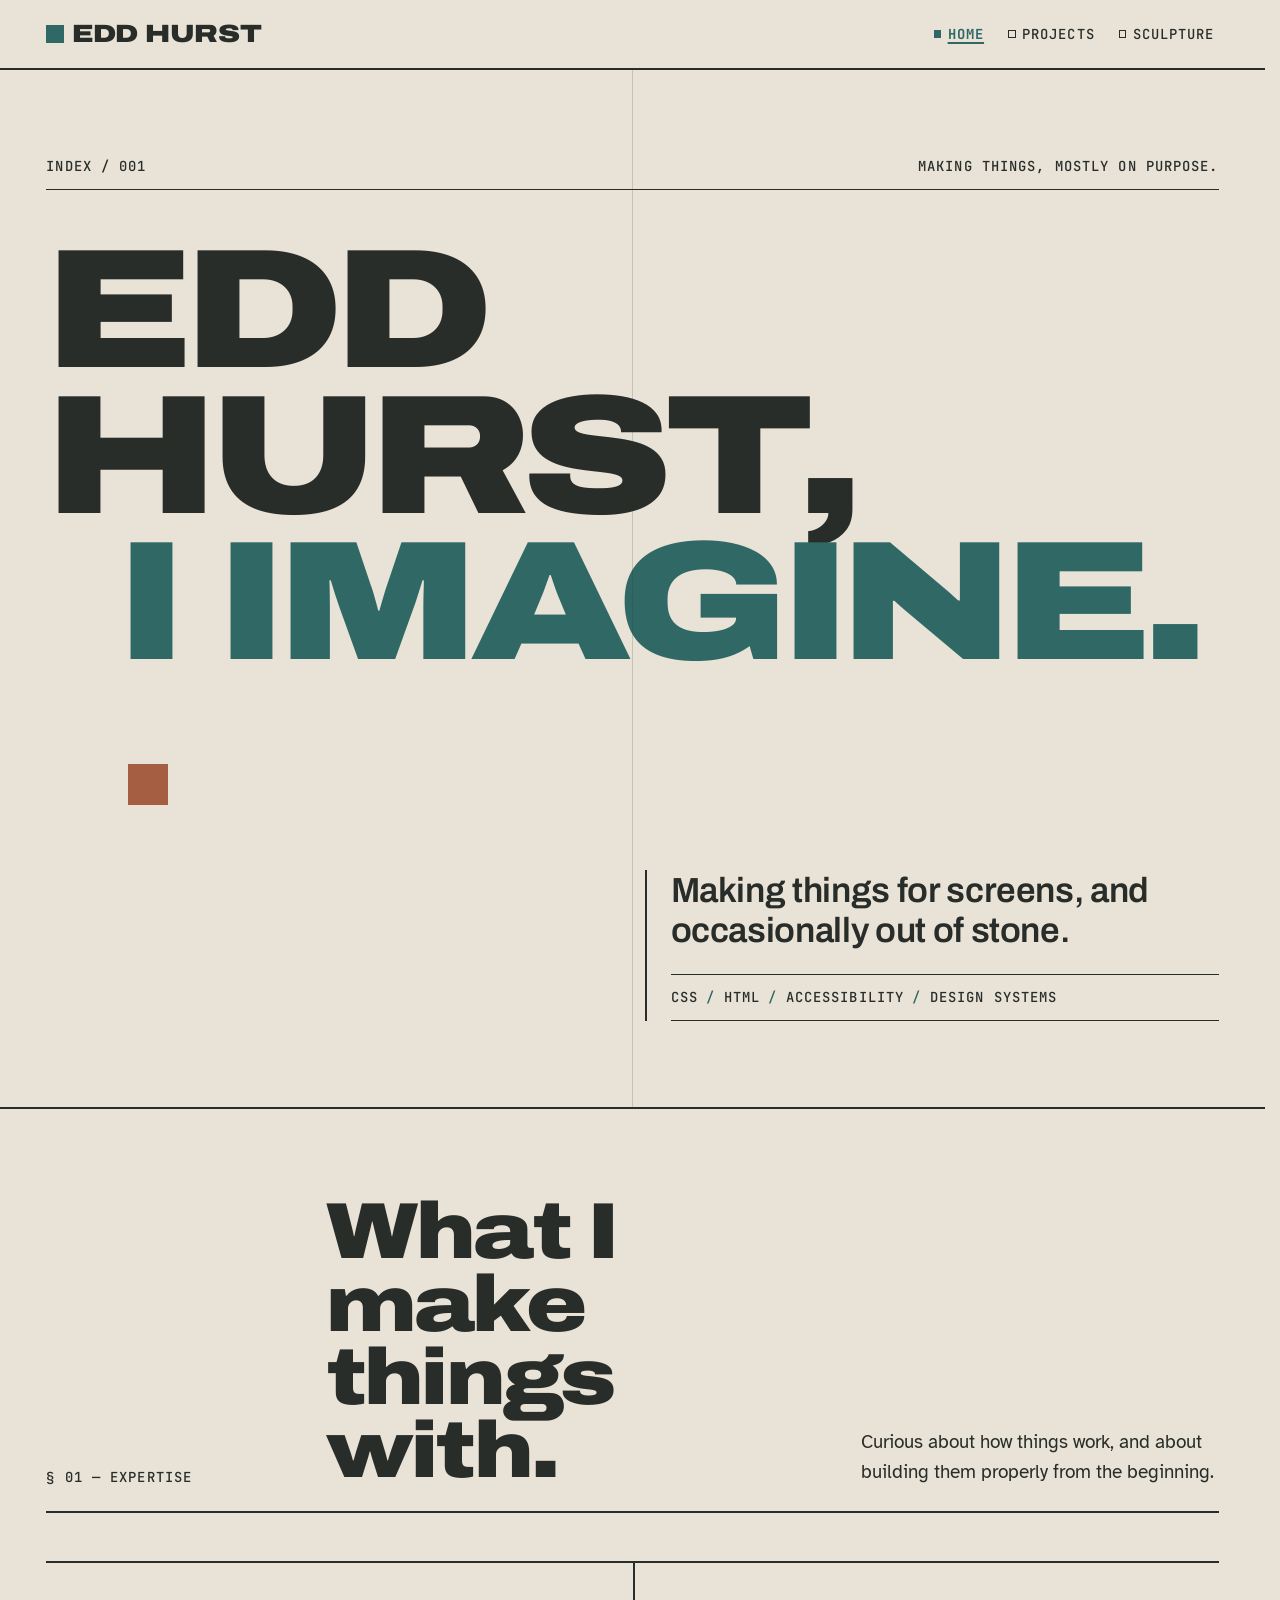
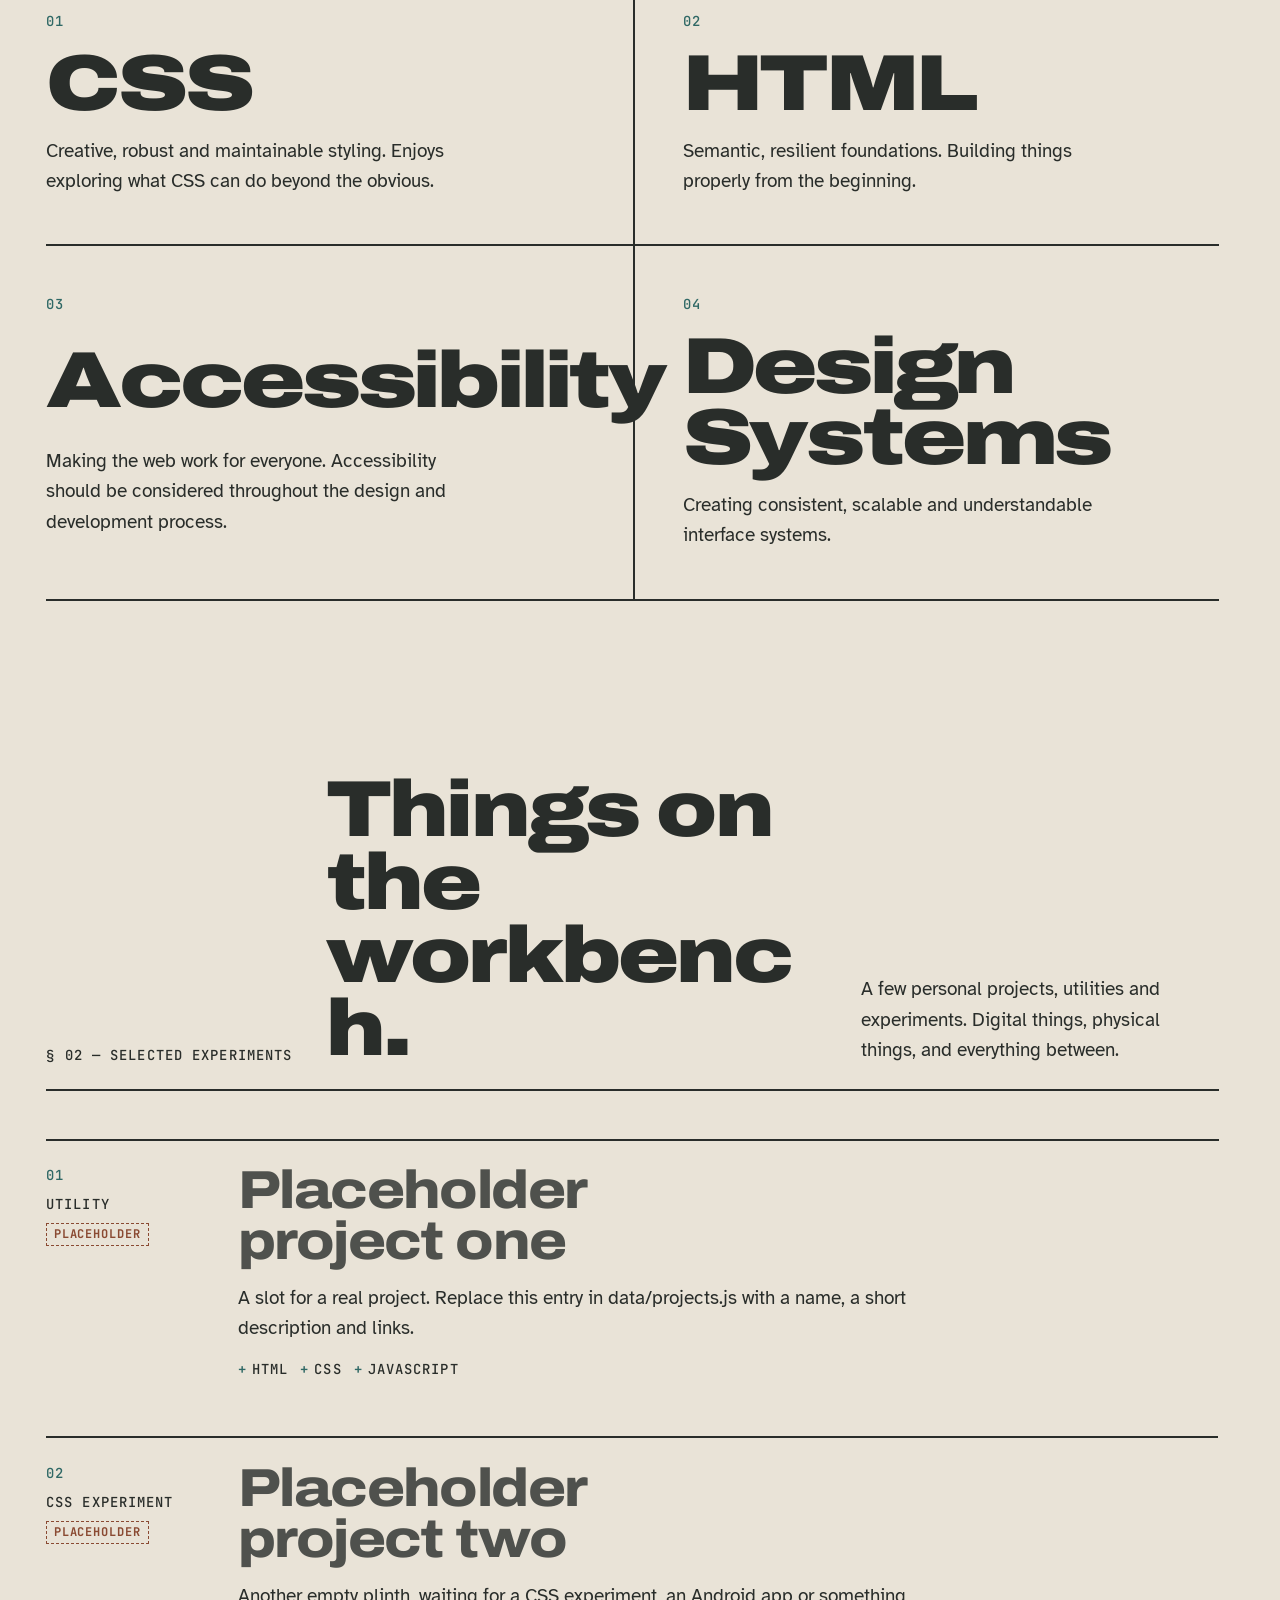
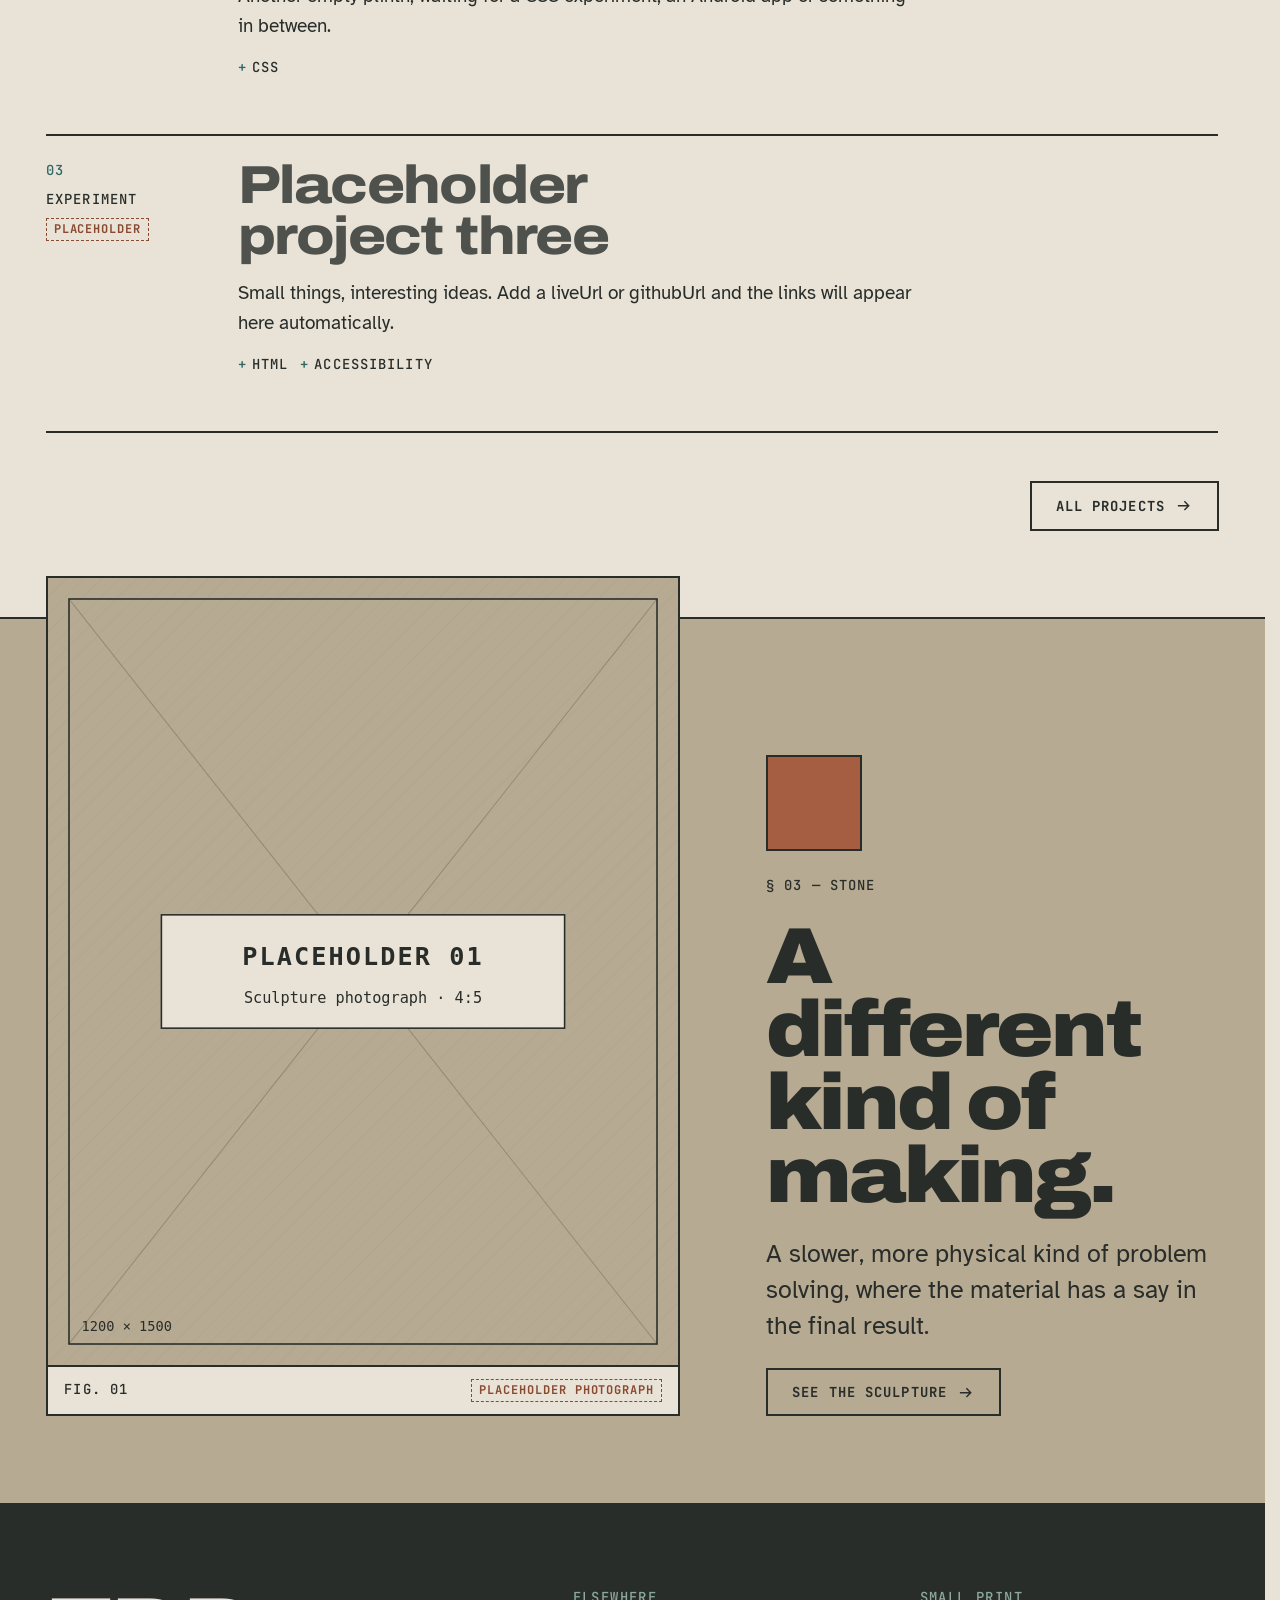
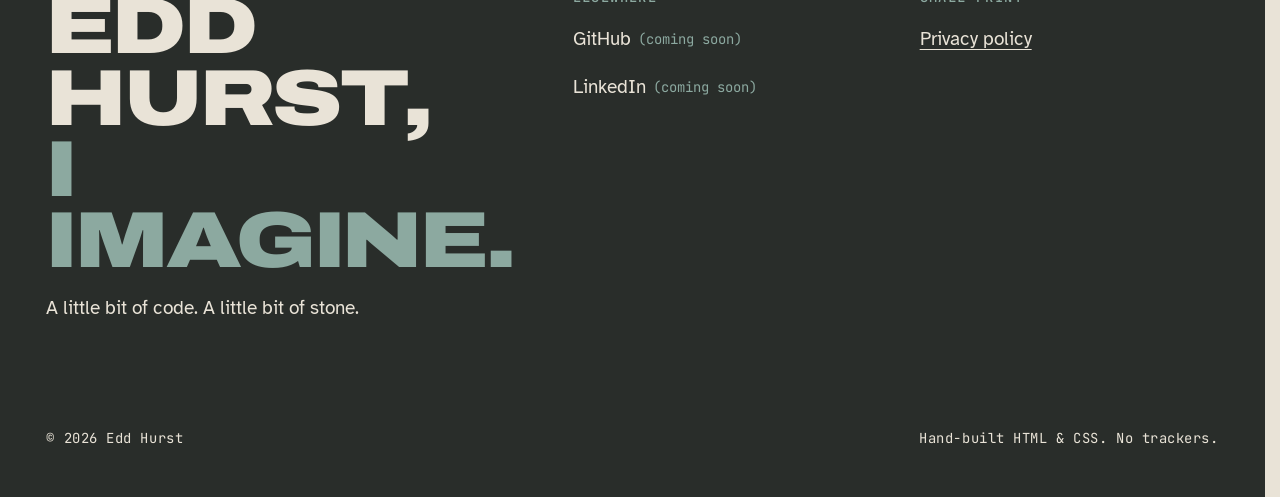
==== index.html @ d3ac080b "Initial commit from v0 V0-Chat-Id: oliUv4yqHno" ====
<!doctype html>
<html lang="en-GB">
<head>
  <meta charset="utf-8">
  <meta name="viewport" content="width=device-width, initial-scale=1">
  <title>Edd Hurst, I Imagine — CSS, HTML, accessibility and stone</title>
  <meta name="description" content="Edd Hurst: programmer, accessibility advocate, CSS enthusiast, design systems specialist and stone carver. Making things for screens, and occasionally out of stone.">
  <meta name="theme-color" content="#E9E3D7">
  <link rel="icon" href="images/favicon.svg" type="image/svg+xml">
  <link rel="preload" href="fonts/archivo-variable.woff2" as="font" type="font/woff2" crossorigin>
  <link rel="stylesheet" href="css/styles.css">
  <link rel="stylesheet" href="css/components.css">
  <link rel="stylesheet" href="css/responsive.css">
</head>
<body>
  <a class="skip-link" href="#main">Skip to content</a>

  <header class="site-header">
    <div class="wrap site-header__inner">
      <a class="site-brand" href="index.html">Edd Hurst</a>
      <nav aria-label="Primary">
        <ul class="site-nav__list">
          <li><a class="site-nav__link" href="index.html" aria-current="page">Home</a></li>
          <li><a class="site-nav__link" href="projects.html">Projects</a></li>
          <li><a class="site-nav__link" href="sculpture.html">Sculpture</a></li>
        </ul>
      </nav>
    </div>
  </header>

  <main id="main" tabindex="-1">
    <section class="hero" aria-labelledby="hero-title">
      <div class="wrap hero__grid">
        <div class="hero__index annotation" aria-hidden="true">
          <span>Index / 001</span>
          <span>Making things, mostly on purpose.</span>
        </div>

        <h1 class="hero__title" id="hero-title">
          <span class="hero__line">Edd Hurst,</span>
          <span class="hero__line hero__line--accent">I imagine.</span>
        </h1>

        <div class="hero__aside">
          <p class="hero__lede">Making things for screens, and occasionally out of stone.</p>
          <ul class="hero__disciplines annotation" aria-label="Disciplines">
            <li>CSS</li>
            <li>HTML</li>
            <li>Accessibility</li>
            <li>Design systems</li>
          </ul>
        </div>
      </div>
    </section>

    <section class="section" aria-labelledby="expertise-title">
      <div class="wrap">
        <div class="section-head">
          <p class="annotation">§ 01 — Expertise</p>
          <h2 class="section-head__title" id="expertise-title">What I make things with.</h2>
          <p class="section-head__intro">Curious about how things work, and about building them properly from the beginning.</p>
        </div>

        <ol class="expertise">
          <li class="expertise__item">
            <p class="expertise__number annotation" aria-hidden="true">01</p>
            <h3 class="expertise__title">CSS</h3>
            <p class="expertise__text">Creative, robust and maintainable styling. Enjoys exploring what CSS can do beyond the obvious.</p>
          </li>
          <li class="expertise__item">
            <p class="expertise__number annotation" aria-hidden="true">02</p>
            <h3 class="expertise__title">HTML</h3>
            <p class="expertise__text">Semantic, resilient foundations. Building things properly from the beginning.</p>
          </li>
          <li class="expertise__item">
            <p class="expertise__number annotation" aria-hidden="true">03</p>
            <h3 class="expertise__title">Accessibility</h3>
            <p class="expertise__text">Making the web work for everyone. Accessibility should be considered throughout the design and development process.</p>
          </li>
          <li class="expertise__item">
            <p class="expertise__number annotation" aria-hidden="true">04</p>
            <h3 class="expertise__title">Design Systems</h3>
            <p class="expertise__text">Creating consistent, scalable and understandable interface systems.</p>
          </li>
        </ol>
      </div>
    </section>

    <section class="section" aria-labelledby="experiments-title">
      <div class="wrap">
        <div class="section-head">
          <p class="annotation">§ 02 — Selected experiments</p>
          <h2 class="section-head__title" id="experiments-title">Things on the workbench.</h2>
          <p class="section-head__intro">A few personal projects, utilities and experiments. Digital things, physical things, and everything between.</p>
        </div>

        <div data-projects="featured">
          <noscript>
            <p class="empty-state">This list is built from a small data file and needs JavaScript. Everything else on the site works without it.</p>
          </noscript>
        </div>

        <p class="project-list__more">
          <a class="arrow-link" href="projects.html">
            <span>All projects</span>
            <svg class="arrow-link__icon" viewBox="0 0 24 24" fill="none" stroke="currentColor" stroke-width="2" aria-hidden="true" focusable="false"><path d="M4 12h15M13 6l6 6-6 6"/></svg>
          </a>
        </p>
      </div>
    </section>

    <section class="section sculpture-intro" aria-labelledby="sculpture-title">
      <div class="wrap sculpture-intro__grid">
        <figure class="sculpture-intro__figure">
          <img src="images/sculptures/placeholder-01.svg" width="1200" height="1500" alt="Placeholder: a sculpture photograph will go here." loading="lazy" decoding="async">
          <figcaption class="sculpture-intro__caption annotation">
            <span>Fig. 01</span>
            <span class="tag tag--placeholder">Placeholder photograph</span>
          </figcaption>
        </figure>

        <div class="sculpture-intro__text">
          <div class="sculpture-intro__mark" aria-hidden="true"></div>
          <p class="annotation">§ 03 — Stone</p>
          <h2 class="sculpture-intro__title" id="sculpture-title">A different kind of making.</h2>
          <p>A slower, more physical kind of problem solving, where the material has a say in the final result.</p>
          <p>
            <a class="arrow-link" href="sculpture.html">
              <span>See the sculpture</span>
              <svg class="arrow-link__icon" viewBox="0 0 24 24" fill="none" stroke="currentColor" stroke-width="2" aria-hidden="true" focusable="false"><path d="M4 12h15M13 6l6 6-6 6"/></svg>
            </a>
          </p>
        </div>
      </div>
    </section>
  </main>

  <footer class="site-footer">
    <div class="wrap">
      <div class="site-footer__grid">
        <div>
          <p class="site-footer__name">Edd Hurst,<br><span>I imagine.</span></p>
          <p class="site-footer__tagline">A little bit of code. A little bit of stone.</p>
        </div>
        <div>
          <h2 class="site-footer__heading">Elsewhere</h2>
          <ul class="site-footer__links">
            <li data-social="github"><span class="is-pending">GitHub<span class="is-pending__note">(coming soon)</span></span></li>
            <li data-social="linkedin"><span class="is-pending">LinkedIn<span class="is-pending__note">(coming soon)</span></span></li>
          </ul>
        </div>
        <div>
          <h2 class="site-footer__heading">Small print</h2>
          <ul class="site-footer__links">
            <li><a href="privacy.html">Privacy policy</a></li>
          </ul>
        </div>
      </div>
      <div class="site-footer__base">
        <p>&copy; <span data-current-year>2026</span> Edd Hurst</p>
        <p>Hand-built HTML &amp; CSS. No trackers.</p>
      </div>
    </div>
  </footer>

  <script src="data/site-config.js" defer></script>
  <script src="data/projects.js" defer></script>
  <script src="js/main.js" defer></script>
</body>
</html>
---- css/styles.css ----
/*
  Edd Hurst, I Imagine — base styles
  Cascade layers keep specificity predictable across the three stylesheets:
  styles.css (reset → utilities), components.css, responsive.css.
*/
@layer reset, tokens, base, layout, components, utilities, responsive;

/* ---------- Fonts (self-hosted: no third-party requests) ---------- */
@font-face {
  font-family: "Archivo";
  src: url("../fonts/archivo-variable.woff2") format("woff2-variations"),
       url("../fonts/archivo-variable.woff2") format("woff2");
  font-weight: 100 900;
  font-stretch: 62% 125%;
  font-display: swap;
}
@font-face {
  font-family: "Atkinson Hyperlegible";
  src: url("../fonts/atkinson-hyperlegible-400.woff2") format("woff2");
  font-weight: 400;
  font-style: normal;
  font-display: swap;
}
@font-face {
  font-family: "Atkinson Hyperlegible";
  src: url("../fonts/atkinson-hyperlegible-400-italic.woff2") format("woff2");
  font-weight: 400;
  font-style: italic;
  font-display: swap;
}
@font-face {
  font-family: "Atkinson Hyperlegible";
  src: url("../fonts/atkinson-hyperlegible-700.woff2") format("woff2");
  font-weight: 700;
  font-style: normal;
  font-display: swap;
}
@font-face {
  font-family: "JetBrains Mono";
  src: url("../fonts/jetbrains-mono-variable.woff2") format("woff2-variations"),
       url("../fonts/jetbrains-mono-variable.woff2") format("woff2");
  font-weight: 100 800;
  font-display: swap;
}

/* ---------- Reset ---------- */
@layer reset {
  *, *::before, *::after { box-sizing: border-box; }
  * { margin: 0; }
  html { -webkit-text-size-adjust: none; text-size-adjust: none; }
  img, svg, picture { display: block; max-inline-size: 100%; block-size: auto; }
  input, button, textarea, select { font: inherit; color: inherit; }
  p, h1, h2, h3, h4, li, figcaption { overflow-wrap: break-word; }
  ul[class], ol[class] { list-style: none; padding: 0; }
}

/* ---------- Design tokens ---------- */
@layer tokens {
  :root {
    /* Palette */
    --limestone: #e9e3d7;
    --sandstone: #b7aa92;
    --teal: #2f6865;
    --sea-glass: #8ca9a0;
    --charcoal: #292d2a;
    --clay: #a65e42;
    /* Clay darkened for small text: 5.3:1 on limestone (clay itself is 3.8:1, large text only) */
    --clay-deep: #8a4a32;

    /* Roles — every surface sets these, components only read them */
    --color-bg: var(--limestone);
    --color-text: var(--charcoal);
    --color-accent: var(--teal);
    --color-rule: var(--charcoal);
    --color-link: var(--teal);
    --color-focus: var(--teal);
    --color-focus-halo: var(--limestone);

    /* Type */
    --font-display: "Archivo", "Arial Black", "Helvetica Neue", Arial, sans-serif;
    --font-body: "Atkinson Hyperlegible", system-ui, -apple-system, "Segoe UI", sans-serif;
    --font-mono: "JetBrains Mono", ui-monospace, "SFMono-Regular", Menlo, Consolas, monospace;

    /* Fluid type scale (rem + vw so it still respects browser zoom) */
    --step--1: clamp(0.8rem, 0.77rem + 0.12vw, 0.875rem);
    --step-0: clamp(1.0625rem, 1rem + 0.25vw, 1.1875rem);
    --step-1: clamp(1.25rem, 1.12rem + 0.55vw, 1.6rem);
    --step-2: clamp(1.55rem, 1.3rem + 1.1vw, 2.35rem);
    --step-3: clamp(2rem, 1.5rem + 2.3vw, 3.75rem);
    --step-4: clamp(2.5rem, 1.6rem + 4.2vw, 6rem);

    /* Space */
    --space-3xs: 0.25rem;
    --space-2xs: 0.5rem;
    --space-xs: 0.75rem;
    --space-s: 1rem;
    --space-m: 1.5rem;
    --space-l: clamp(2rem, 1.6rem + 2vw, 3rem);
    --space-xl: clamp(3rem, 2.2rem + 4vw, 5.5rem);
    --space-2xl: clamp(4rem, 2.5rem + 7vw, 9rem);

    /* Structure */
    --gutter: clamp(1rem, 0.5rem + 3vw, 3rem);
    --max-width: 90rem;
    --measure: 62ch;
    --rule-width: 2px;
    --rule: var(--rule-width) solid var(--color-rule);
    --rule-thin: 1px solid var(--color-rule);

    /* Motion */
    --ease-out: cubic-bezier(0.2, 0.7, 0.2, 1);
    --duration: 220ms;
  }
}

/* ---------- Base ---------- */
@layer base {
  html {
    color-scheme: light;
    scrollbar-gutter: stable;
    accent-color: var(--teal);
  }

  body {
    min-block-size: 100dvh;
    display: flex;
    flex-direction: column;
    background: var(--color-bg);
    color: var(--color-text);
    font-family: var(--font-body);
    font-size: var(--step-0);
    line-height: 1.6;
    font-kerning: normal;
    text-rendering: optimizeLegibility;
  }

  main { flex: 1; }

  h1, h2, h3, h4 {
    font-family: var(--font-display);
    font-weight: 800;
    font-stretch: 112%;
    line-height: 1;
    letter-spacing: -0.02em;
    text-wrap: balance;
  }

  p, li { text-wrap: pretty; }

  ::selection {
    background: var(--teal);
    color: var(--limestone);
  }

  /* Links: underline grows and settles on hover — never removed */
  a {
    color: var(--color-link);
    text-decoration-line: underline;
    text-decoration-thickness: 1px;
    text-underline-offset: 0.22em;
    text-decoration-skip-ink: auto;
  }
  a:hover {
    text-decoration-thickness: 0.14em;
    text-underline-offset: 0.3em;
  }

  /* Focus: a solid ring plus a contrasting halo so it reads on any surface */
  :focus-visible {
    outline: 3px solid var(--color-focus);
    outline-offset: 3px;
    box-shadow: 0 0 0 6px var(--color-focus-halo);
  }

  @media (prefers-reduced-motion: no-preference) {
    html:focus-within { scroll-behavior: smooth; }
    a {
      transition:
        text-decoration-thickness var(--duration) var(--ease-out),
        text-underline-offset var(--duration) var(--ease-out),
        color var(--duration) var(--ease-out);
    }
  }
}

/* ---------- Layout primitives ---------- */
@layer layout {
  .wrap {
    inline-size: 100%;
    max-inline-size: var(--max-width);
    margin-inline: auto;
    padding-inline: var(--gutter);
  }

  .section { padding-block: var(--space-xl); }

  .flow > * + * { margin-block-start: var(--flow-space, 1em); }

  /* ---- Skip link ---- */
  .skip-link {
    position: absolute;
    inset-block-start: var(--space-s);
    inset-inline-start: var(--space-s);
    z-index: 100;
    padding: var(--space-xs) var(--space-s);
    background: var(--charcoal);
    color: var(--limestone);
    font-family: var(--font-mono);
    font-size: var(--step--1);
    text-transform: uppercase;
    letter-spacing: 0.08em;
    translate: 0 -200%;
    --color-focus: var(--limestone);
    --color-focus-halo: var(--charcoal);
  }
  .skip-link:focus { translate: 0 0; }

  /* ---- Site header ---- */
  .site-header { border-block-end: var(--rule); }

  .site-header__inner {
    display: flex;
    flex-wrap: wrap;
    align-items: center;
    justify-content: space-between;
    gap: var(--space-2xs) var(--space-m);
    padding-block: var(--space-xs);
  }

  .site-brand {
    display: inline-flex;
    align-items: center;
    gap: var(--space-2xs);
    min-block-size: 44px;
    color: var(--color-text);
    font-family: var(--font-display);
    font-size: var(--step-1);
    font-weight: 900;
    font-stretch: 125%;
    letter-spacing: -0.01em;
    line-height: 1;
    text-decoration: none;
    text-transform: uppercase;
  }
  .site-brand::before {
    content: "";
    inline-size: 0.7em;
    aspect-ratio: 1;
    background: var(--teal);
    flex-shrink: 0;
  }
  .site-brand:hover { color: var(--teal); }

  .site-nav__list {
    display: flex;
    flex-wrap: wrap;
    gap: 0 var(--space-s);
  }

  .site-nav__link {
    position: relative;
    display: inline-flex;
    align-items: center;
    gap: 0.45em;
    min-block-size: 44px;
    padding-inline: var(--space-3xs);
    color: var(--color-text);
    font-family: var(--font-mono);
    font-size: var(--step--1);
    font-weight: 500;
    letter-spacing: 0.08em;
    text-transform: uppercase;
    text-decoration-color: transparent;
  }
  .site-nav__link:hover {
    color: var(--teal);
    text-decoration-color: currentColor;
  }

  /* Current page: a solid teal marker and permanent underline */
  .site-nav__link::before {
    content: "";
    inline-size: 0.55em;
    aspect-ratio: 1;
    border: 1.5px solid currentColor;
  }
  .site-nav__link[aria-current="page"] {
    color: var(--teal);
    font-weight: 700;
    text-decoration-color: currentColor;
    text-decoration-thickness: 0.14em;
  }
  .site-nav__link[aria-current="page"]::before {
    background: currentColor;
  }

  /* ---- Site footer ---- */
  .site-footer {
    --color-bg: var(--charcoal);
    --color-text: var(--limestone);
    --color-rule: var(--limestone);
    --color-link: var(--limestone);
    --color-focus: var(--limestone);
    --color-focus-halo: var(--charcoal);
    background: var(--color-bg);
    color: var(--color-text);
    padding-block: var(--space-xl) var(--space-l);
  }

  .site-footer__grid {
    display: grid;
    gap: var(--space-l);
  }

  .site-footer__name {
    font-family: var(--font-display);
    font-size: var(--step-4);
    font-weight: 900;
    font-stretch: 125%;
    line-height: 0.9;
    letter-spacing: -0.03em;
    text-transform: uppercase;
  }
  .site-footer__name span { color: var(--sea-glass); }

  .site-footer__tagline {
    margin-block-start: var(--space-s);
    max-inline-size: 30ch;
  }

  .site-footer__heading {
    margin-block-end: var(--space-xs);
    font-family: var(--font-mono);
    font-size: var(--step--1);
    font-weight: 500;
    font-stretch: 100%;
    letter-spacing: 0.1em;
    text-transform: uppercase;
    color: var(--sea-glass);
  }

  .site-footer__links {
    display: grid;
    gap: var(--space-3xs);
  }
  .site-footer__links a,
  .site-footer__links .is-pending {
    display: inline-flex;
    align-items: center;
    min-block-size: 44px;
  }
  .is-pending__note {
    margin-inline-start: 0.5em;
    font-family: var(--font-mono);
    font-size: var(--step--1);
    color: var(--sea-glass);
  }

  .site-footer__base {
    display: flex;
    flex-wrap: wrap;
    justify-content: space-between;
    gap: var(--space-xs) var(--space-m);
    margin-block-start: var(--space-xl);
    padding-block-start: var(--space-s);
    border-block-start: var(--rule-thin);
    font-family: var(--font-mono);
    font-size: var(--step--1);
    letter-spacing: 0.04em;
  }
}

/* ---------- Utilities ---------- */
@layer utilities {
  .sr-only {
    position: absolute !important;
    inline-size: 1px;
    block-size: 1px;
    padding: 0;
    margin: -1px;
    overflow: hidden;
    clip-path: inset(50%);
    white-space: nowrap;
    border: 0;
  }

  /* Small technical annotations used throughout */
  .annotation {
    font-family: var(--font-mono);
    font-size: var(--step--1);
    font-weight: 500;
    letter-spacing: 0.08em;
    line-height: 1.5;
    text-transform: uppercase;
  }

  .text-accent { color: var(--color-accent); }

  .tag {
    display: inline-block;
    padding: 0.1em 0.55em;
    border: 1.5px solid currentColor;
    font-family: var(--font-mono);
    font-size: 0.75rem;
    font-weight: 700;
    letter-spacing: 0.08em;
    line-height: 1.6;
    text-transform: uppercase;
  }
  .tag--placeholder {
    border-style: dashed;
    color: var(--clay-deep);
  }
}
---- css/components.css ----
/* Components — loaded after styles.css, which declares the layer order. */
@layer components {

  /* =========================================================
     Hero
     ========================================================= */
  .hero {
    position: relative;
    border-block-end: var(--rule);
    overflow: clip;
  }

  .hero__grid {
    display: grid;
    gap: var(--space-l);
    padding-block: var(--space-xl) var(--space-l);
  }

  .hero__index {
    display: flex;
    justify-content: space-between;
    gap: var(--space-s);
    padding-block-end: var(--space-xs);
    border-block-end: var(--rule-thin);
  }

  .hero__title {
    font-size: clamp(3.1rem, 0.6rem + 12.5vw, 12.5rem);
    font-weight: 900;
    font-stretch: 125%;
    line-height: 0.86;
    letter-spacing: -0.045em;
    text-transform: uppercase;
    text-wrap: initial;
  }

  .hero__line { display: block; }

  .hero__line--accent {
    color: var(--teal);
    /* the second line steps inwards, breaking the left edge on purpose */
    padding-inline-start: 0.42em;
  }

  /* A small carved "block" sitting on the baseline of the second line */
  .hero__line--accent::after {
    content: "";
    display: inline-block;
    inline-size: 0.24em;
    aspect-ratio: 1;
    margin-inline-start: 0.06em;
    background: var(--clay);
    vertical-align: baseline;
  }

  .hero__aside {
    display: grid;
    gap: var(--space-m);
    align-content: end;
  }

  .hero__lede {
    max-inline-size: 26ch;
    font-family: var(--font-display);
    font-size: var(--step-2);
    font-weight: 600;
    font-stretch: 100%;
    line-height: 1.15;
    letter-spacing: -0.01em;
  }

  .hero__disciplines {
    display: flex;
    flex-wrap: wrap;
    gap: 0 0.6em;
    padding-block: var(--space-xs);
    border-block: var(--rule-thin);
  }
  .hero__disciplines li + li::before {
    content: "/";
    margin-inline-end: 0.6em;
    color: var(--teal);
  }

  /* =========================================================
     Section heads — numbered, ruled, architectural
     ========================================================= */
  .section-head {
    display: grid;
    gap: var(--space-xs) var(--space-m);
    padding-block-end: var(--space-m);
    margin-block-end: var(--space-l);
    border-block-end: var(--rule);
  }

  .section-head__title {
    font-size: var(--step-4);
    font-weight: 900;
    font-stretch: 118%;
    letter-spacing: -0.035em;
    line-height: 0.92;
  }

  .section-head__intro { max-inline-size: 44ch; }

  /* =========================================================
     Expertise
     ========================================================= */
  .expertise {
    display: grid;
    border-block-start: var(--rule);
  }

  .expertise__item {
    position: relative;
    display: grid;
    gap: var(--space-s);
    padding-block: var(--space-l);
    border-block-end: var(--rule);
  }

  .expertise__number {
    color: var(--teal);
  }

  .expertise__title {
    font-size: var(--step-4);
    font-weight: 900;
    font-stretch: 125%;
    letter-spacing: -0.04em;
    line-height: 0.9;
  }

  .expertise__text { max-inline-size: 38ch; }

  /* Hover is decorative only: a teal bar draws in along the top rule */
  .expertise__item::before {
    content: "";
    position: absolute;
    inset-block-start: calc(var(--rule-width) * -1);
    inset-inline: 0;
    block-size: 6px;
    background: var(--teal);
    transform: scaleX(0);
    transform-origin: left;
  }
  .expertise__item:hover::before { transform: scaleX(1); }

  @media (prefers-reduced-motion: no-preference) {
    .expertise__item::before { transition: transform 420ms var(--ease-out); }
  }

  /* =========================================================
     Projects — shared list used on home + projects pages
     ========================================================= */
  .project-list { border-block-start: var(--rule); }

  .project {
    container-type: inline-size;
    border-block-end: var(--rule);
  }

  .project__inner {
    display: grid;
    gap: var(--space-s);
    padding-block: var(--space-m);
  }

  .project__meta {
    display: flex;
    flex-wrap: wrap;
    align-items: center;
    gap: var(--space-2xs) var(--space-s);
  }

  .project__number { color: var(--teal); }

  .project__title {
    font-size: var(--step-3);
    font-weight: 800;
    font-stretch: 115%;
    letter-spacing: -0.03em;
    line-height: 0.95;
  }

  .project__description { max-inline-size: var(--measure); }

  .project__tech {
    display: flex;
    flex-wrap: wrap;
    gap: var(--space-3xs) var(--space-xs);
  }
  .project__tech li::before {
    content: "+";
    margin-inline-end: 0.35em;
    color: var(--teal);
  }

  .project__links {
    display: flex;
    flex-wrap: wrap;
    gap: var(--space-2xs) var(--space-m);
  }

  .project__thumb {
    aspect-ratio: 4 / 3;
    border: var(--rule);
    background: var(--sea-glass);
    overflow: hidden;
  }
  .project__thumb img {
    inline-size: 100%;
    block-size: 100%;
    object-fit: cover;
  }

  /* Wider cards lay out in columns — driven by the card's own width */
  @container (min-width: 46rem) {
    .project__inner {
      grid-template-columns: 9rem minmax(0, 1fr) minmax(0, 16rem);
      align-items: start;
      gap: var(--space-s) var(--space-l);
    }
    .project__meta {
      grid-column: 1;
      grid-row: 1 / span 3;
      flex-direction: column;
      align-items: start;
    }
    .project__body { grid-column: 2; }
    .project__thumb { grid-column: 3; grid-row: 1 / span 3; }
  }

  .project__body > * + * { margin-block-start: var(--space-s); }

  /* Placeholder entries are clearly marked */
  .project.is-placeholder .project__title { color: color-mix(in srgb, var(--charcoal) 80%, var(--limestone)); }

  .project-list__more {
    display: flex;
    justify-content: flex-end;
    margin-block-start: var(--space-l);
  }

  .empty-state {
    padding: var(--space-l);
    border: var(--rule);
    border-style: dashed;
  }

  /* =========================================================
     Arrow link — a "button-like" link for primary actions
     ========================================================= */
  .arrow-link {
    display: inline-flex;
    align-items: center;
    gap: 0.75em;
    min-block-size: 44px;
    padding: var(--space-xs) var(--space-m);
    border: var(--rule);
    border-color: currentColor;
    color: var(--color-text);
    font-family: var(--font-mono);
    font-size: var(--step--1);
    font-weight: 700;
    letter-spacing: 0.08em;
    text-transform: uppercase;
    text-decoration: none;
    background: transparent;
  }
  .arrow-link__icon {
    inline-size: 1.25em;
    block-size: 1.25em;
    flex-shrink: 0;
  }
  .arrow-link:hover {
    background: var(--charcoal);
    color: var(--limestone);
  }
  @media (prefers-reduced-motion: no-preference) {
    .arrow-link { transition: background-color var(--duration), color var(--duration); }
    .arrow-link__icon { transition: translate var(--duration) var(--ease-out); }
    .arrow-link:hover .arrow-link__icon { translate: 0.3em 0; }
  }

  /* =========================================================
     Sculpture introduction — the warm, physical counterpoint
     ========================================================= */
  .sculpture-intro {
    --color-bg: var(--sandstone);
    --color-link: var(--charcoal);
    --color-focus: var(--charcoal);
    --color-focus-halo: var(--sandstone);
    background: var(--color-bg);
    border-block: var(--rule);
  }

  .sculpture-intro__grid {
    display: grid;
    gap: var(--space-l);
  }

  .sculpture-intro__figure {
    position: relative;
    border: var(--rule);
    background: var(--limestone);
  }
  .sculpture-intro__figure img {
    inline-size: 100%;
    aspect-ratio: 4 / 5;
    object-fit: cover;
  }
  .sculpture-intro__caption {
    display: flex;
    justify-content: space-between;
    gap: var(--space-s);
    padding: var(--space-xs) var(--space-s);
    border-block-start: var(--rule);
    background: var(--limestone);
  }

  .sculpture-intro__title {
    font-size: var(--step-4);
    font-weight: 900;
    font-stretch: 110%;
    letter-spacing: -0.035em;
    line-height: 0.92;
  }

  /* The clay block: a quiet nod to a freshly cut face of stone */
  .sculpture-intro__mark {
    inline-size: clamp(3rem, 8vw, 6rem);
    aspect-ratio: 1;
    background: var(--clay);
    border: var(--rule);
  }

  .sculpture-intro__text > * + * { margin-block-start: var(--space-m); }
  .sculpture-intro__text p:not(.annotation) {
    max-inline-size: 36ch;
    font-size: var(--step-1);
    line-height: 1.45;
  }

  /* =========================================================
     Interior page intro (projects / sculpture / privacy)
     ========================================================= */
  .page-intro {
    border-block-end: var(--rule);
  }
  .page-intro__grid {
    display: grid;
    gap: var(--space-m);
    padding-block: var(--space-xl) var(--space-l);
  }
  .page-intro__title {
    font-size: clamp(2.75rem, 0.9rem + 8.5vw, 9rem);
    font-weight: 900;
    font-stretch: 125%;
    line-height: 0.88;
    letter-spacing: -0.045em;
  }
  .page-intro__title .text-accent { display: block; }
  .page-intro__lede {
    max-inline-size: 34ch;
    font-size: var(--step-1);
    line-height: 1.45;
  }

  /* =========================================================
     Sculpture gallery — masonry-inspired columns
     ========================================================= */
  .gallery {
    columns: 1;
    column-gap: var(--space-l);
  }

  .gallery__item {
    break-inside: avoid;
    margin-block-end: var(--space-xl);
  }

  .gallery__link {
    display: block;
    position: relative;
    border: var(--rule);
    background: var(--sandstone);
    color: inherit;
    text-decoration: none;
    overflow: hidden;
  }
  .gallery__link img {
    inline-size: 100%;
  }
  .gallery__zoom {
    position: absolute;
    inset-block-end: var(--space-xs);
    inset-inline-end: var(--space-xs);
    display: grid;
    place-items: center;
    inline-size: 2.75rem;
    block-size: 2.75rem;
    background: var(--charcoal);
    color: var(--limestone);
  }
  .gallery__zoom svg { inline-size: 1.25rem; block-size: 1.25rem; }

  @media (prefers-reduced-motion: no-preference) {
    .gallery__link img { transition: scale 600ms var(--ease-out); }
    .gallery__link:hover img { scale: 1.025; }
  }
  .gallery__link:hover .gallery__zoom,
  .gallery__link:focus-visible .gallery__zoom { background: var(--teal); }

  .gallery__caption {
    display: grid;
    gap: var(--space-3xs);
    padding-block-start: var(--space-s);
  }
  .gallery__header {
    display: flex;
    flex-wrap: wrap;
    align-items: baseline;
    justify-content: space-between;
    gap: var(--space-2xs) var(--space-s);
  }
  .gallery__title {
    font-size: var(--step-2);
    font-weight: 800;
    font-stretch: 110%;
    letter-spacing: -0.02em;
  }
  .gallery__details {
    display: flex;
    flex-wrap: wrap;
    gap: 0 var(--space-s);
    color: var(--teal);
  }
  .gallery__description { max-inline-size: 48ch; }

  .notice {
    display: grid;
    gap: var(--space-2xs);
    padding: var(--space-s) var(--space-m);
    margin-block-end: var(--space-l);
    border: var(--rule);
    border-style: dashed;
    border-color: var(--clay-deep);
    background: color-mix(in srgb, var(--sandstone) 30%, var(--limestone));
  }
  .notice__label { color: var(--clay-deep); }

  /* =========================================================
     Lightbox — native <dialog>, enhanced by gallery.js
     ========================================================= */
  .lightbox {
    --color-text: var(--limestone);
    --color-focus: var(--limestone);
    --color-focus-halo: var(--charcoal);
    inline-size: 100%;
    max-inline-size: 100%;
    block-size: 100%;
    max-block-size: 100%;
    padding: 0;
    border: 0;
    background: var(--charcoal);
    color: var(--limestone);
  }
  .lightbox::backdrop { background: var(--charcoal); }

  .lightbox__layout {
    display: grid;
    grid-template-rows: auto minmax(0, 1fr) auto;
    block-size: 100%;
  }

  .lightbox__bar {
    display: flex;
    align-items: center;
    justify-content: space-between;
    gap: var(--space-s);
    padding: var(--space-xs) var(--gutter);
    border-block-end: 1px solid color-mix(in srgb, var(--limestone) 30%, transparent);
  }

  .lightbox__stage {
    display: grid;
    grid-template-columns: auto minmax(0, 1fr) auto;
    align-items: center;
    gap: var(--space-xs);
    padding: var(--space-s) var(--space-xs);
    min-block-size: 0;
  }

  .lightbox__figure {
    display: grid;
    place-items: center;
    block-size: 100%;
    min-block-size: 0;
  }
  .lightbox__image {
    max-inline-size: 100%;
    max-block-size: 100%;
    inline-size: auto;
    block-size: auto;
    object-fit: contain;
    border: 2px solid var(--limestone);
  }

  .lightbox__caption {
    display: grid;
    gap: var(--space-3xs);
    padding: var(--space-s) var(--gutter) var(--space-m);
    border-block-start: 1px solid color-mix(in srgb, var(--limestone) 30%, transparent);
  }
  .lightbox__title {
    font-size: var(--step-2);
    font-weight: 800;
    font-stretch: 110%;
  }
  .lightbox__details { color: var(--sea-glass); }
  .lightbox__description { max-inline-size: 60ch; }

  .icon-button {
    display: inline-grid;
    place-items: center;
    inline-size: 3rem;
    block-size: 3rem;
    padding: 0;
    border: 2px solid var(--limestone);
    background: transparent;
    color: var(--limestone);
    cursor: pointer;
  }
  .icon-button svg { inline-size: 1.4rem; block-size: 1.4rem; }
  .icon-button:hover {
    background: var(--limestone);
    color: var(--charcoal);
  }

  /* =========================================================
     Privacy — deliberately plain and readable
     ========================================================= */
  .policy {
    display: grid;
    gap: var(--space-l);
  }

  .policy__toc {
    align-self: start;
    padding-block-start: var(--space-s);
    border-block-start: var(--rule);
  }
  .policy__toc ol {
    display: grid;
    gap: 0;
    margin-block-start: var(--space-xs);
  }
  .policy__toc a {
    display: inline-flex;
    min-block-size: 44px;
    align-items: center;
    color: var(--color-text);
  }
  .policy__toc a:hover { color: var(--teal); }

  .prose {
    max-inline-size: var(--measure);
  }
  .prose > * + * { margin-block-start: 1em; }
  .prose h2 {
    margin-block-start: var(--space-xl);
    padding-block-start: var(--space-s);
    border-block-start: var(--rule);
    font-size: var(--step-2);
    font-stretch: 105%;
    scroll-margin-block-start: var(--space-m);
  }
  .prose h2 + * { margin-block-start: var(--space-s); }
  .prose ul { padding-inline-start: 1.25em; }
  .prose ul li::marker { color: var(--teal); }
  .prose li + li { margin-block-start: 0.35em; }

  .prose .policy__short {
    margin-block-start: 0;
    padding: var(--space-m);
    border: var(--rule);
    background: color-mix(in srgb, var(--sea-glass) 35%, var(--limestone));
  }
  .policy__short h2 {
    margin-block-start: 0;
    padding-block-start: 0;
    border: 0;
  }
  .policy__short > * + * { margin-block-start: var(--space-s); }

  .policy__closing {
    margin-block-start: var(--space-xl) !important;
    padding-block: var(--space-m);
    border-block: var(--rule);
    font-family: var(--font-display);
    font-size: var(--step-2);
    font-weight: 700;
    font-stretch: 105%;
    line-height: 1.2;
    color: var(--teal);
  }

  .policy__meta {
    display: flex;
    flex-wrap: wrap;
    gap: var(--space-2xs) var(--space-m);
  }

  .placeholder-text {
    padding: 0 0.3em;
    border: 1.5px dashed var(--clay-deep);
    color: var(--clay-deep);
    font-family: var(--font-mono);
    font-size: 0.9em;
  }
}
---- css/responsive.css ----
/* Responsive — mobile-first enhancements. Breakpoints in em so they follow user zoom. */
@layer responsive {

  /* ---------- Tablet ---------- */
  @media (min-width: 40em) {
    .site-footer__grid {
      grid-template-columns: minmax(0, 1.6fr) repeat(2, minmax(0, 1fr));
    }

    .expertise { grid-template-columns: repeat(2, minmax(0, 1fr)); }
    .expertise__item { padding-inline-end: var(--space-l); }
    .expertise__item:nth-child(even) {
      padding-inline: var(--space-l) 0;
      border-inline-start: var(--rule);
    }

    .gallery { columns: 2; }
    /* Offset the second column so the gallery never reads as a tidy grid */
    .gallery__item:nth-child(2) { margin-block-start: var(--space-2xl); }

    .policy__toc ol { grid-template-columns: repeat(2, minmax(0, 1fr)); column-gap: var(--space-m); }
  }

  /* ---------- Desktop ---------- */
  @media (min-width: 64em) {
    .hero__grid {
      grid-template-columns: repeat(12, minmax(0, 1fr));
      column-gap: var(--space-m);
      padding-block: var(--space-xl);
    }
    .hero__index { grid-column: 1 / -1; }
    .hero__title { grid-column: 1 / -1; }
    .hero__aside {
      grid-column: 7 / -1;
      grid-template-columns: minmax(0, 1fr);
      padding-inline-start: var(--space-m);
      border-inline-start: var(--rule);
    }

    /* Architectural column lines behind the hero — purely decorative */
    .hero::before {
      content: "";
      position: absolute;
      inset: 0;
      inline-size: min(100%, var(--max-width));
      margin-inline: auto;
      padding-inline: var(--gutter);
      background:
        linear-gradient(var(--color-rule), var(--color-rule)) calc(var(--gutter) + (100% - var(--gutter) * 2) * 0.5) 0 / 1px 100% no-repeat;
      opacity: 0.18;
      pointer-events: none;
    }

    .section-head {
      grid-template-columns: minmax(0, 1fr) minmax(0, 2fr) minmax(0, 1.4fr);
      align-items: end;
    }

    .sculpture-intro__grid {
      grid-template-columns: minmax(0, 7fr) minmax(0, 5fr);
      gap: var(--space-xl);
      align-items: end;
    }
    /* The photograph bleeds over the top rule, breaking the section edge */
    .sculpture-intro__figure { margin-block-start: calc(var(--space-2xl) * -1); }

    .page-intro__grid {
      grid-template-columns: minmax(0, 2fr) minmax(0, 1fr);
      align-items: end;
      column-gap: var(--space-l);
    }

    .gallery { columns: 3; }
    .gallery__item:nth-child(3) { margin-block-start: var(--space-xl); }

    .policy {
      grid-template-columns: minmax(14rem, 1fr) minmax(0, 2.6fr);
      gap: var(--space-xl);
    }
    .policy__toc {
      position: sticky;
      inset-block-start: var(--space-m);
    }
    .policy__toc ol { grid-template-columns: 1fr; }
  }

  @media (min-width: 90em) {
    .gallery { column-gap: var(--space-xl); }
  }

  /* ---------- Preferences ---------- */
  @media (prefers-reduced-motion: reduce) {
    *, *::before, *::after {
      animation-duration: 0.01ms !important;
      animation-iteration-count: 1 !important;
      transition-duration: 0.01ms !important;
      scroll-behavior: auto !important;
    }
  }

  @media (forced-colors: active) {
    .site-brand::before,
    .site-nav__link[aria-current="page"]::before,
    .hero__line--accent::after,
    .sculpture-intro__mark { background: CanvasText; }
    .expertise__item::before { display: none; }
    :focus-visible { outline-color: Highlight; }
  }

  @media print {
    .site-header nav, .skip-link, .lightbox, .policy__toc { display: none !important; }
    body { background: #fff; color: #000; }
    .site-footer { background: #fff; color: #000; }
    a::after { content: " (" attr(href) ")"; font-size: 0.85em; }
  }
}
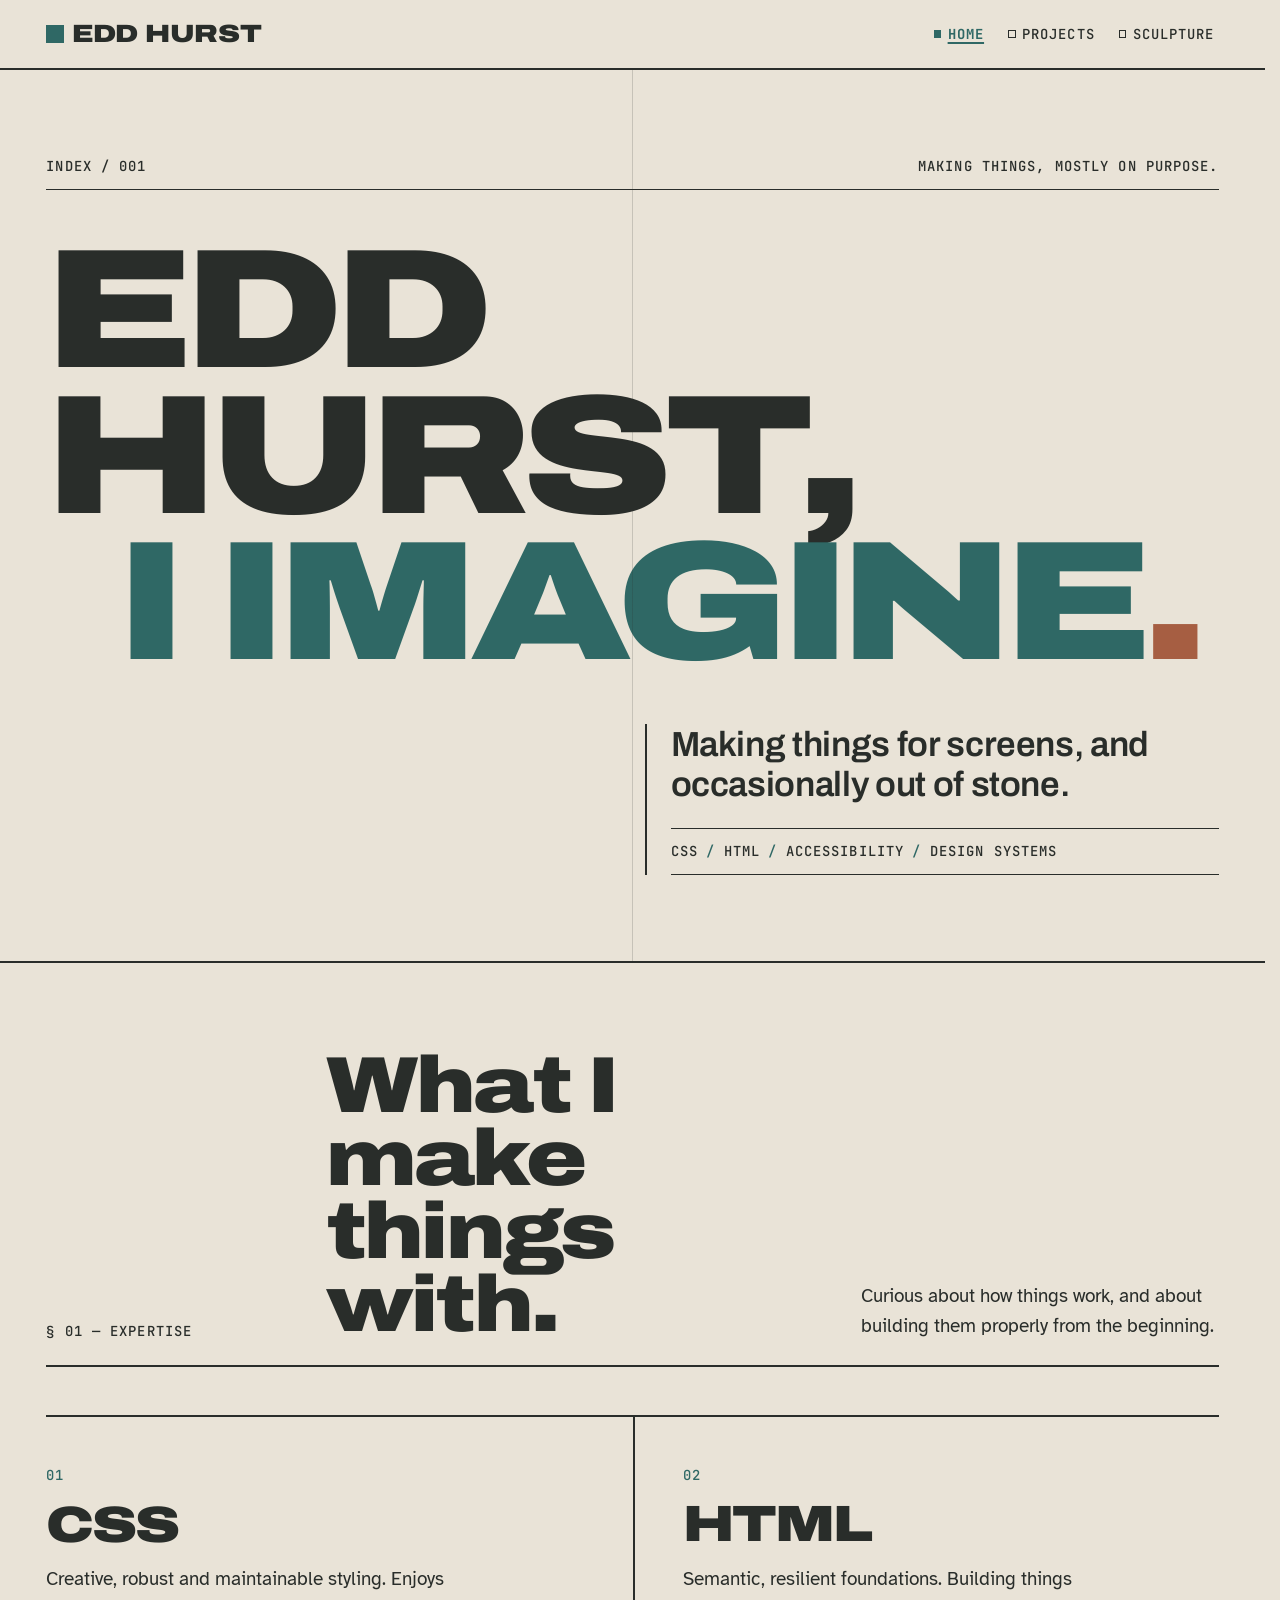
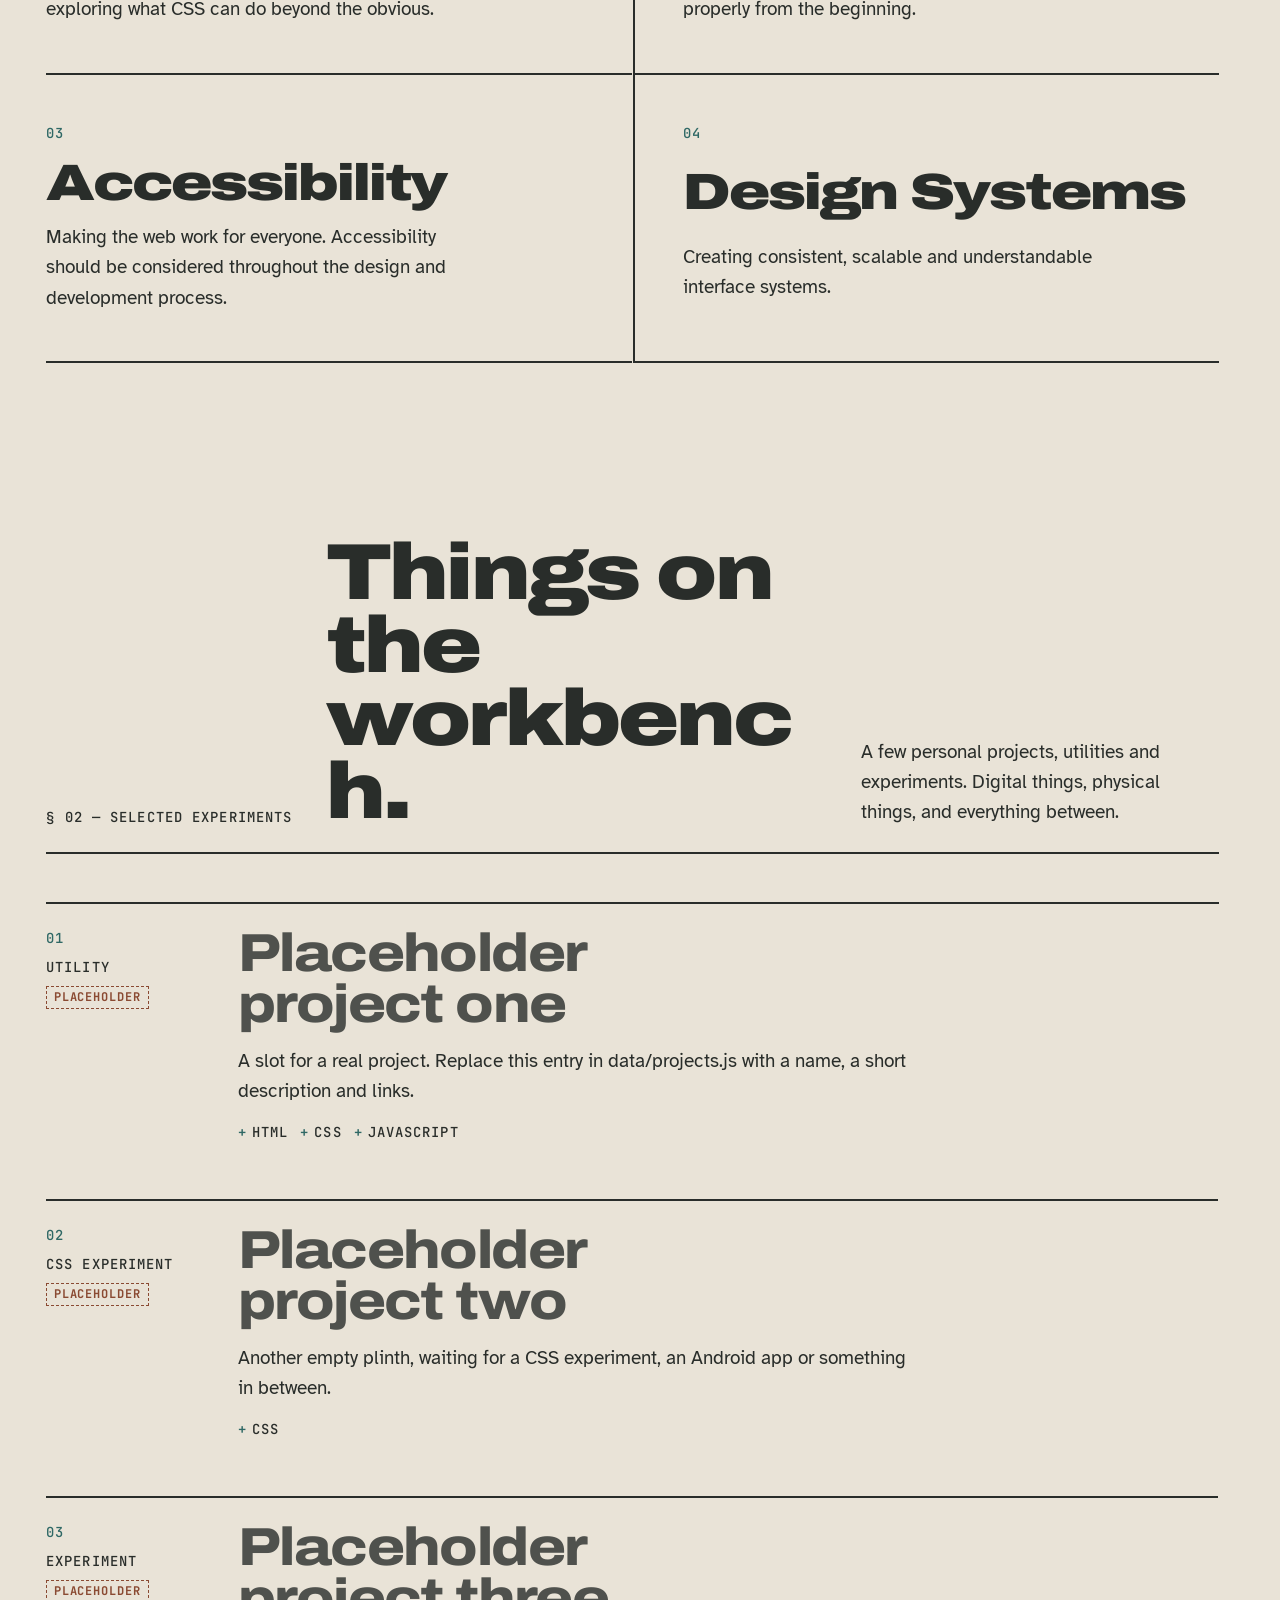
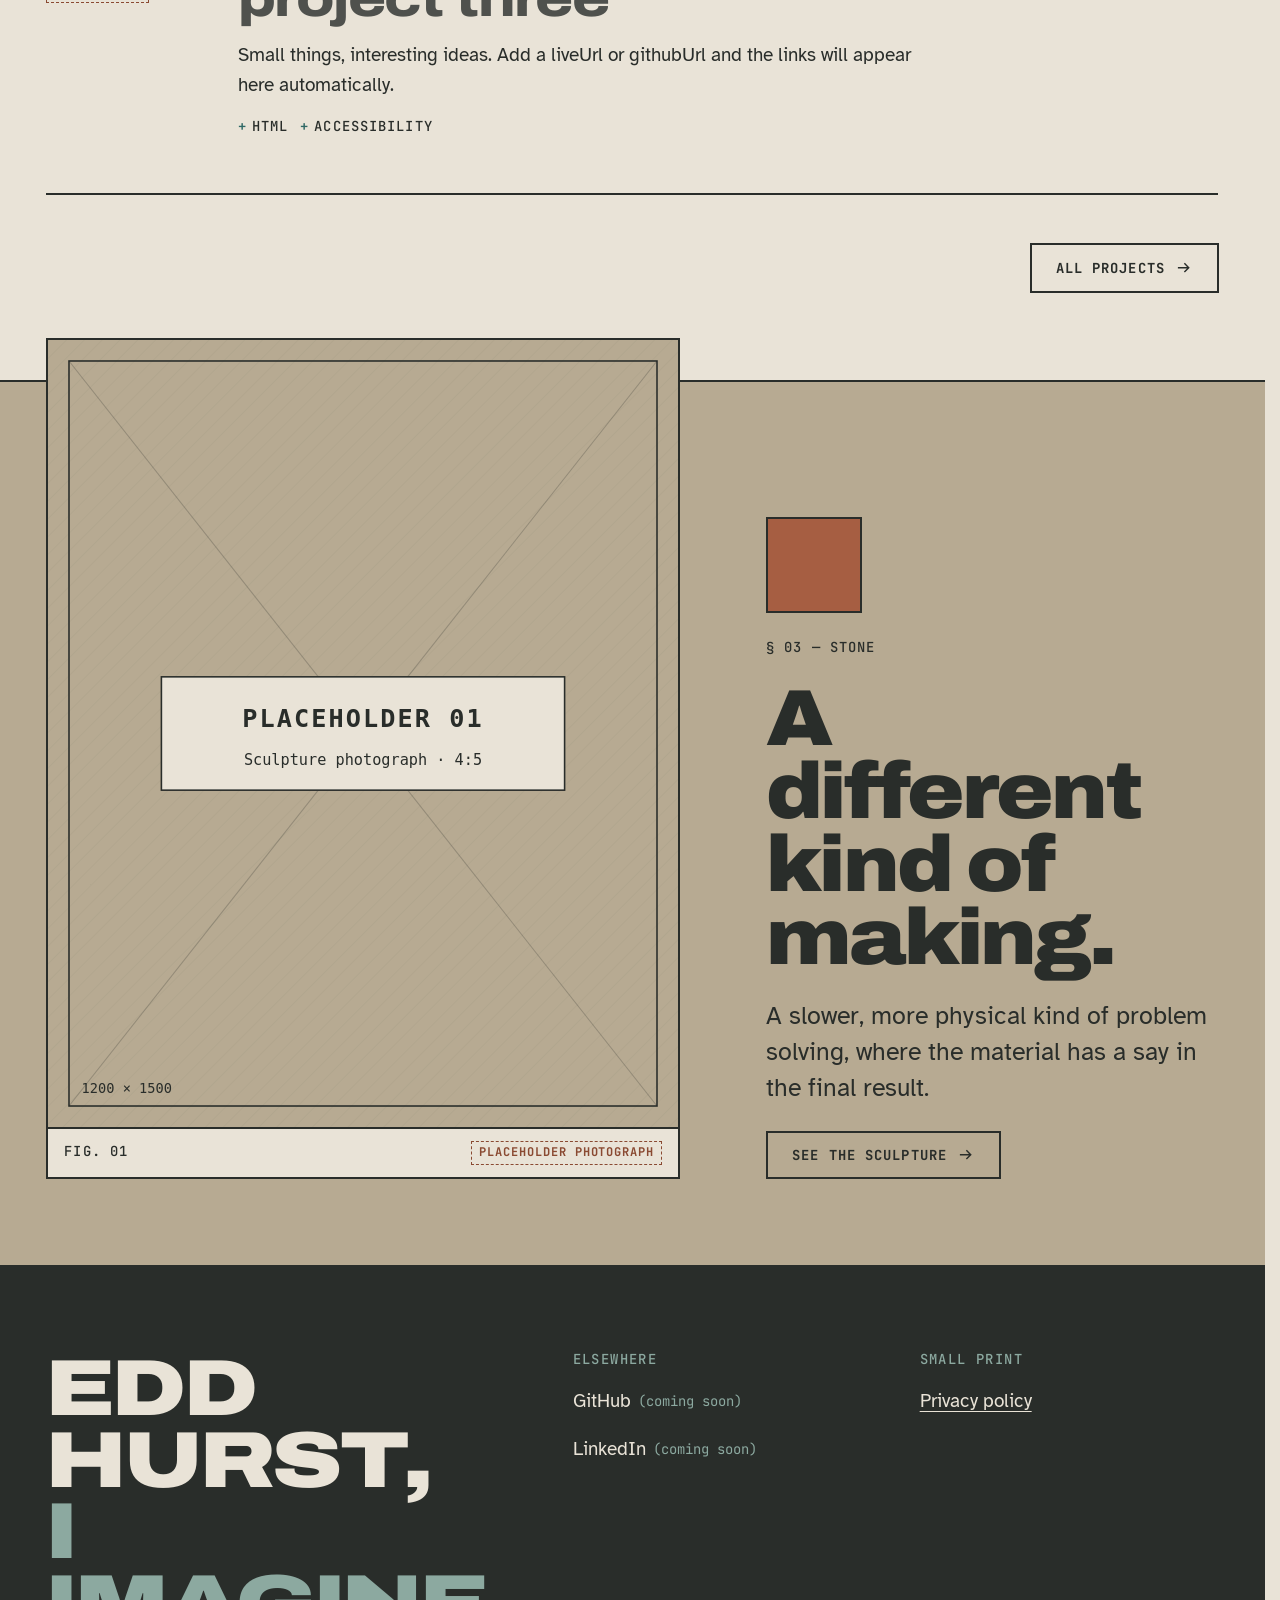
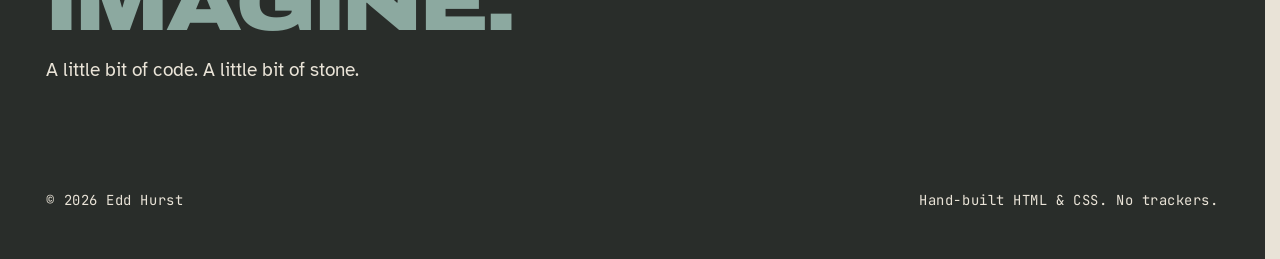
==== commit 2e49342f: "Fix hero full stop and expertise heading sizing" ====
--- a/index.html
+++ b/index.html
@@ -38,7 +38,7 @@
 
         <h1 class="hero__title" id="hero-title">
           <span class="hero__line">Edd Hurst,</span>
-          <span class="hero__line hero__line--accent">I imagine.</span>
+          <span class="hero__line hero__line--accent">I imagine<span class="hero__stop">.</span></span>
         </h1>
 
         <div class="hero__aside">
--- a/css/components.css
+++ b/css/components.css
@@ -42,16 +42,8 @@
     padding-inline-start: 0.42em;
   }
 
-  /* A small carved "block" sitting on the baseline of the second line */
-  .hero__line--accent::after {
-    content: "";
-    display: inline-block;
-    inline-size: 0.24em;
-    aspect-ratio: 1;
-    margin-inline-start: 0.06em;
-    background: var(--clay);
-    vertical-align: baseline;
-  }
+/* The full stop is set in clay: a small carved block at the end of the line */
+.hero__stop { color: var(--clay); }
 
   .hero__aside {
     display: grid;
@@ -116,15 +108,19 @@
     display: grid;
     gap: var(--space-s);
     padding-block: var(--space-l);
-    border-block-end: var(--rule);
-  }
-
-  .expertise__number {
+  border-block-end: var(--rule);
+  container-type: inline-size;
+}
+
+.expertise__number {
     color: var(--teal);
   }
 
-  .expertise__title {
-    font-size: var(--step-4);
+.expertise__title {
+  font-size: var(--step-4);
+  /* Scale to the block's own width so "Accessibility" never crosses the rule */
+  font-size: min(var(--step-4), 9.5cqi);
+  overflow-wrap: anywhere;
     font-weight: 900;
     font-stretch: 125%;
     letter-spacing: -0.04em;
--- a/css/responsive.css
+++ b/css/responsive.css
@@ -101,7 +101,6 @@
   @media (forced-colors: active) {
     .site-brand::before,
     .site-nav__link[aria-current="page"]::before,
-    .hero__line--accent::after,
     .sculpture-intro__mark { background: CanvasText; }
     .expertise__item::before { display: none; }
     :focus-visible { outline-color: Highlight; }
